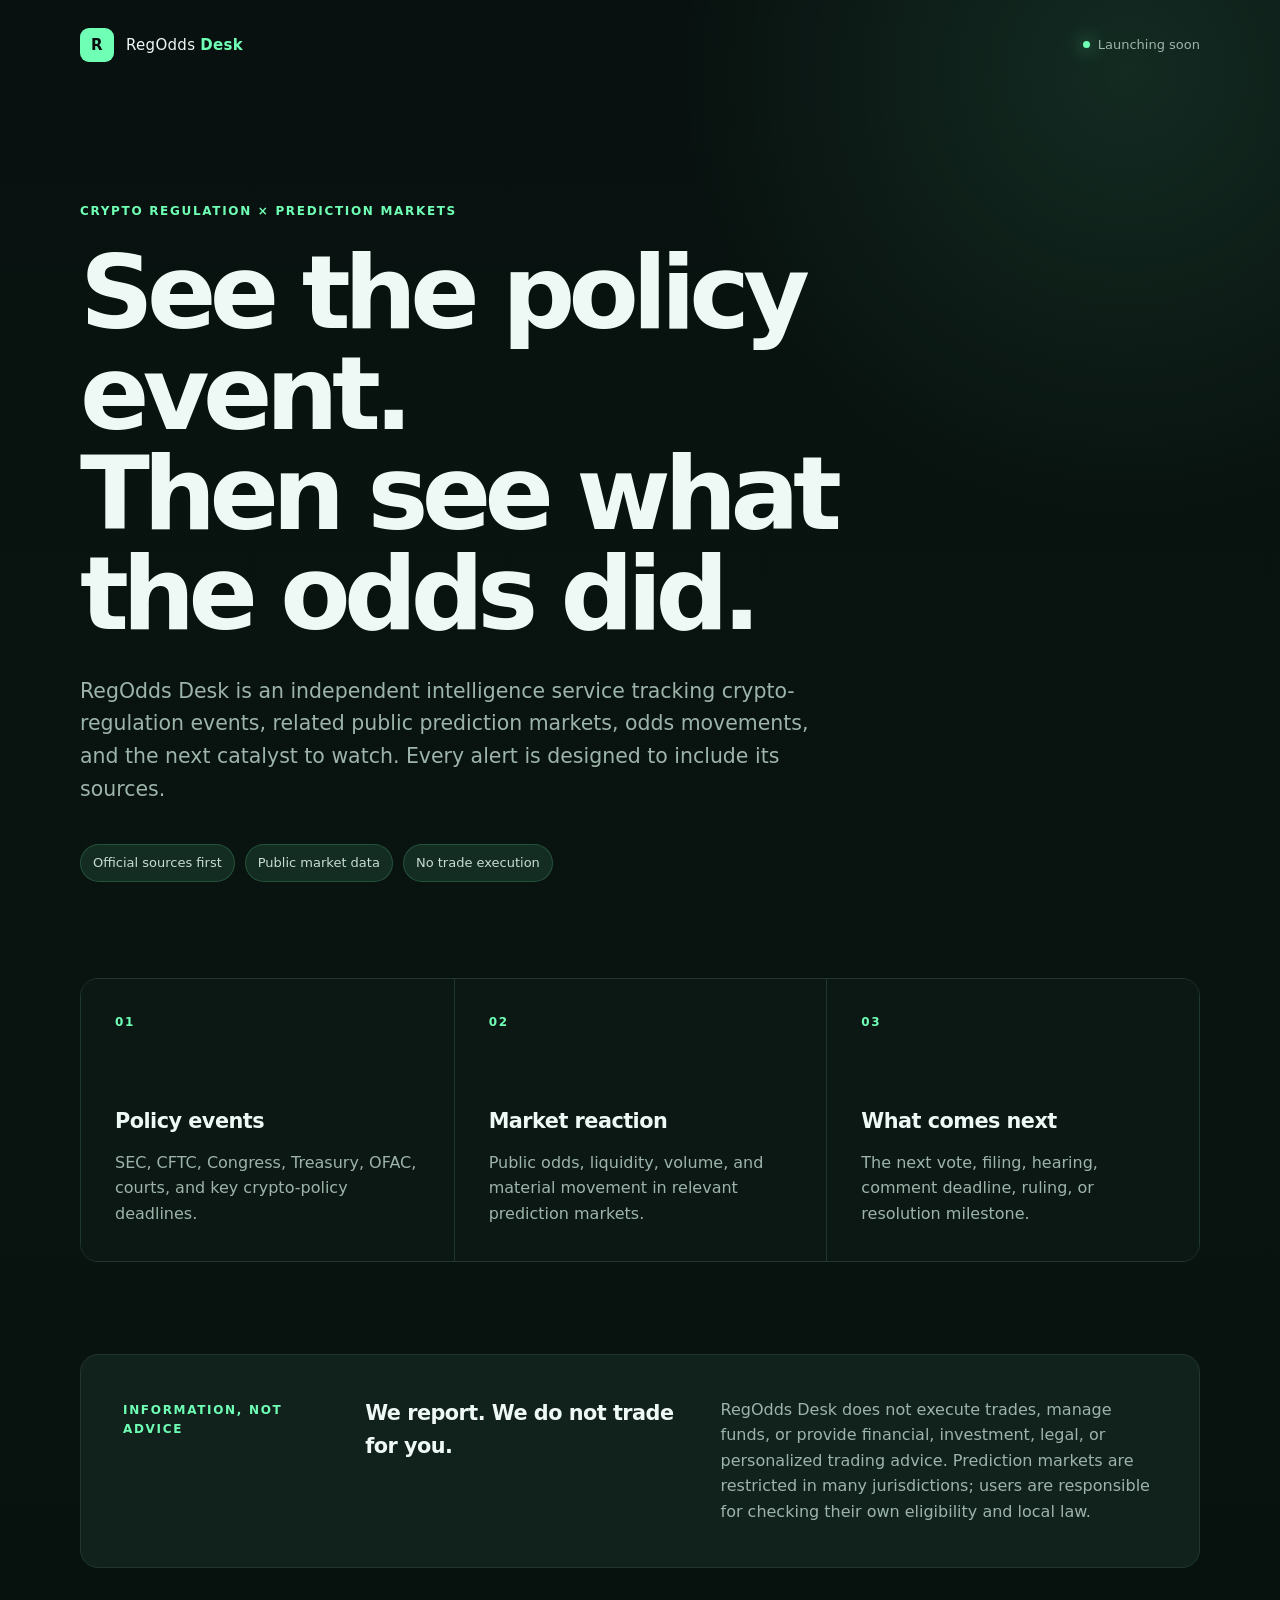
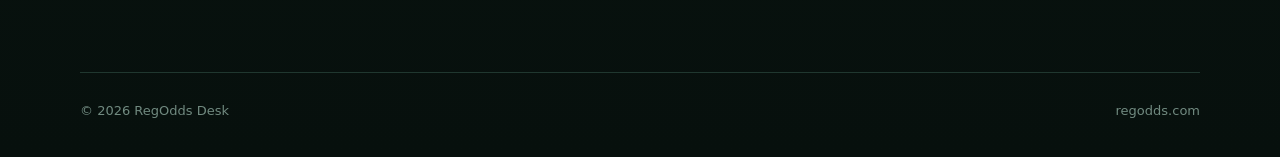
==== index.html @ 960e0b77 "Create RegOdds landing page" ====
<!doctype html>
<html lang="en">
  <head>
    <meta charset="utf-8" />
    <meta name="viewport" content="width=device-width, initial-scale=1" />
    <meta
      name="description"
      content="RegOdds Desk tracks crypto-regulation events and the public prediction markets they may affect."
    />
    <meta name="theme-color" content="#08110f" />
    <title>RegOdds Desk — Crypto-Regulation Intelligence</title>
    <link rel="stylesheet" href="styles.css" />
  </head>
  <body>
    <main>
      <nav aria-label="Primary navigation">
        <a class="brand" href="/" aria-label="RegOdds Desk home">
          <span class="brand-mark" aria-hidden="true">R</span>
          <span>RegOdds <strong>Desk</strong></span>
        </a>
        <span class="status"><span aria-hidden="true"></span> Launching soon</span>
      </nav>

      <section class="hero" aria-labelledby="hero-title">
        <p class="eyebrow">Crypto regulation × prediction markets</p>
        <h1 id="hero-title">See the policy event.<br />Then see what the odds did.</h1>
        <p class="lede">
          RegOdds Desk is an independent intelligence service tracking crypto-regulation
          events, related public prediction markets, odds movements, and the next catalyst
          to watch. Every alert is designed to include its sources.
        </p>
        <div class="principles" aria-label="Product principles">
          <span>Official sources first</span>
          <span>Public market data</span>
          <span>No trade execution</span>
        </div>
      </section>

      <section class="grid" aria-label="What RegOdds monitors">
        <article>
          <p class="number">01</p>
          <h2>Policy events</h2>
          <p>SEC, CFTC, Congress, Treasury, OFAC, courts, and key crypto-policy deadlines.</p>
        </article>
        <article>
          <p class="number">02</p>
          <h2>Market reaction</h2>
          <p>Public odds, liquidity, volume, and material movement in relevant prediction markets.</p>
        </article>
        <article>
          <p class="number">03</p>
          <h2>What comes next</h2>
          <p>The next vote, filing, hearing, comment deadline, ruling, or resolution milestone.</p>
        </article>
      </section>

      <section class="notice" aria-labelledby="notice-title">
        <p class="eyebrow">Information, not advice</p>
        <h2 id="notice-title">We report. We do not trade for you.</h2>
        <p>
          RegOdds Desk does not execute trades, manage funds, or provide financial,
          investment, legal, or personalized trading advice. Prediction markets are
          restricted in many jurisdictions; users are responsible for checking their own
          eligibility and local law.
        </p>
      </section>
    </main>

    <footer>
      <span>© 2026 RegOdds Desk</span>
      <span>regodds.com</span>
    </footer>
  </body>
</html>
---- styles.css ----
:root {
  color-scheme: dark;
  --bg: #08110f;
  --panel: #0d1916;
  --panel-2: #11221d;
  --text: #eef8f4;
  --muted: #9db4aa;
  --line: #20372f;
  --accent: #6fffb5;
  --accent-soft: rgba(111, 255, 181, 0.11);
}

* {
  box-sizing: border-box;
}

html {
  background: var(--bg);
  scroll-behavior: smooth;
}

body {
  margin: 0;
  min-width: 320px;
  color: var(--text);
  background:
    radial-gradient(circle at 88% 4%, rgba(111, 255, 181, 0.11), transparent 28rem),
    linear-gradient(180deg, #08110f 0%, #091410 62%, #07100d 100%);
  font-family:
    Inter, ui-sans-serif, system-ui, -apple-system, BlinkMacSystemFont, "Segoe UI", sans-serif;
  line-height: 1.6;
}

main,
footer {
  width: min(1120px, calc(100% - 40px));
  margin-inline: auto;
}

nav {
  display: flex;
  align-items: center;
  justify-content: space-between;
  padding: 28px 0;
}

.brand {
  display: inline-flex;
  align-items: center;
  gap: 12px;
  color: var(--text);
  font-size: 15px;
  letter-spacing: 0.02em;
  text-decoration: none;
}

.brand strong {
  color: var(--accent);
  font-weight: 650;
}

.brand-mark {
  display: grid;
  width: 34px;
  height: 34px;
  place-items: center;
  color: var(--bg);
  background: var(--accent);
  border-radius: 9px;
  font-weight: 800;
}

.status {
  display: inline-flex;
  align-items: center;
  gap: 8px;
  color: var(--muted);
  font-size: 13px;
}

.status span {
  width: 7px;
  height: 7px;
  background: var(--accent);
  border-radius: 50%;
  box-shadow: 0 0 18px var(--accent);
}

.hero {
  max-width: 930px;
  padding: 112px 0 96px;
}

.eyebrow,
.number {
  margin: 0 0 22px;
  color: var(--accent);
  font-size: 12px;
  font-weight: 700;
  letter-spacing: 0.14em;
  text-transform: uppercase;
}

h1,
h2,
p {
  margin-top: 0;
}

h1 {
  max-width: 920px;
  margin-bottom: 30px;
  font-size: clamp(3rem, 8vw, 6.8rem);
  font-weight: 650;
  letter-spacing: -0.065em;
  line-height: 0.98;
}

.lede {
  max-width: 760px;
  margin-bottom: 38px;
  color: var(--muted);
  font-size: clamp(1.05rem, 2vw, 1.28rem);
}

.principles {
  display: flex;
  flex-wrap: wrap;
  gap: 10px;
}

.principles span {
  padding: 8px 12px;
  color: #c7ddd4;
  background: var(--accent-soft);
  border: 1px solid rgba(111, 255, 181, 0.18);
  border-radius: 999px;
  font-size: 13px;
}

.grid {
  display: grid;
  grid-template-columns: repeat(3, 1fr);
  border: 1px solid var(--line);
  border-radius: 18px;
  overflow: hidden;
}

.grid article {
  min-height: 280px;
  padding: 34px;
  background: rgba(13, 25, 22, 0.86);
}

.grid article + article {
  border-left: 1px solid var(--line);
}

.number {
  margin-bottom: 72px;
}

.grid h2,
.notice h2 {
  margin-bottom: 12px;
  font-size: 1.3rem;
  letter-spacing: -0.025em;
}

.grid p:last-child,
.notice p:last-child {
  margin-bottom: 0;
  color: var(--muted);
}

.notice {
  display: grid;
  grid-template-columns: 0.65fr 1fr 1.35fr;
  gap: 32px;
  align-items: start;
  margin: 92px 0 104px;
  padding: 42px;
  background: var(--panel-2);
  border: 1px solid var(--line);
  border-radius: 18px;
}

.notice .eyebrow {
  margin-top: 4px;
  margin-bottom: 0;
}

footer {
  display: flex;
  justify-content: space-between;
  padding: 28px 0 36px;
  color: #718a80;
  border-top: 1px solid var(--line);
  font-size: 13px;
}

@media (max-width: 820px) {
  .hero {
    padding: 78px 0 70px;
  }

  .grid,
  .notice {
    grid-template-columns: 1fr;
  }

  .grid article {
    min-height: auto;
  }

  .grid article + article {
    border-top: 1px solid var(--line);
    border-left: 0;
  }

  .number {
    margin-bottom: 34px;
  }

  .notice {
    margin: 64px 0 72px;
  }
}

@media (max-width: 520px) {
  main,
  footer {
    width: min(100% - 24px, 1120px);
  }

  nav {
    padding: 18px 0;
  }

  .status {
    font-size: 0;
  }

  .hero {
    padding-top: 58px;
  }

  h1 {
    font-size: clamp(2.75rem, 15vw, 4.1rem);
  }

  .grid article,
  .notice {
    padding: 26px;
  }
}
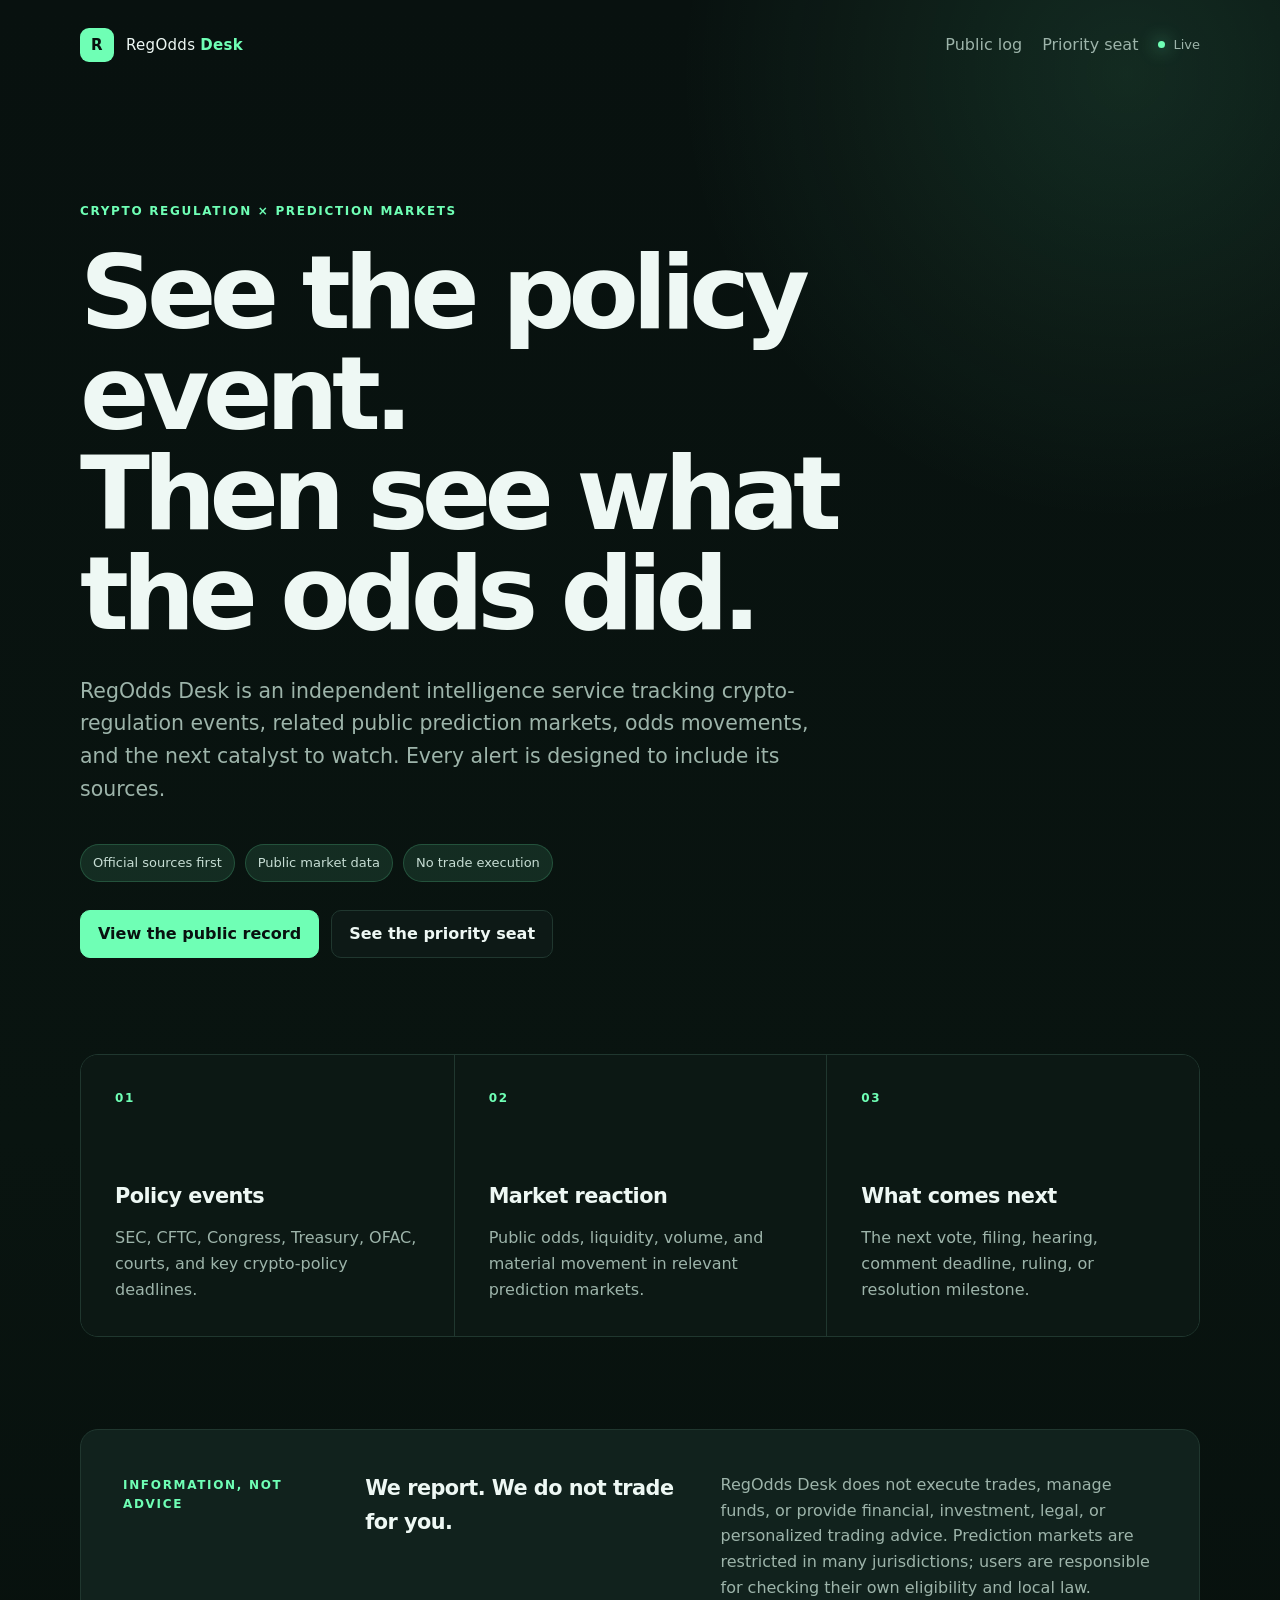
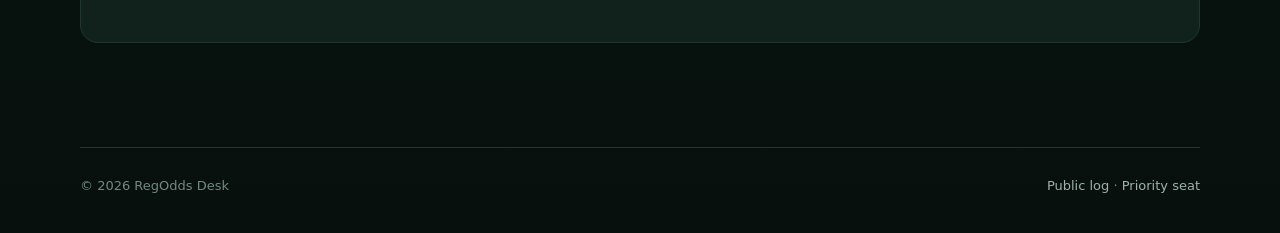
==== commit b19358e7: "feat: publish priority seat and public alert log" ====
--- a/index.html
+++ b/index.html
@@ -8,6 +8,7 @@
       content="RegOdds Desk tracks crypto-regulation events and the public prediction markets they may affect."
     />
     <meta name="theme-color" content="#08110f" />
+    <link rel="canonical" href="https://regodds.com/" />
     <title>RegOdds Desk — Crypto-Regulation Intelligence</title>
     <link rel="stylesheet" href="styles.css" />
   </head>
@@ -18,7 +19,11 @@
           <span class="brand-mark" aria-hidden="true">R</span>
           <span>RegOdds <strong>Desk</strong></span>
         </a>
-        <span class="status"><span aria-hidden="true"></span> Launching soon</span>
+        <div class="nav-links">
+          <a href="/log/">Public log</a>
+          <a href="/seat/">Priority seat</a>
+          <span class="status"><span aria-hidden="true"></span> Live</span>
+        </div>
       </nav>
 
       <section class="hero" aria-labelledby="hero-title">
@@ -33,6 +38,10 @@
           <span>Official sources first</span>
           <span>Public market data</span>
           <span>No trade execution</span>
+        </div>
+        <div class="hero-actions">
+          <a class="button primary" href="/log/">View the public record</a>
+          <a class="button secondary" href="/seat/">See the priority seat</a>
         </div>
       </section>
 
@@ -68,7 +77,7 @@
 
     <footer>
       <span>© 2026 RegOdds Desk</span>
-      <span>regodds.com</span>
+      <span><a href="/log/">Public log</a> · <a href="/seat/">Priority seat</a></span>
     </footer>
   </body>
 </html>
--- a/styles.css
+++ b/styles.css
@@ -86,6 +86,25 @@
   box-shadow: 0 0 18px var(--accent);
 }
 
+.nav-links {
+  display: flex;
+  align-items: center;
+  gap: 20px;
+}
+
+.nav-links > a,
+footer a {
+  color: var(--muted);
+  text-decoration: none;
+}
+
+.nav-links > a:hover,
+.nav-links > a:focus-visible,
+footer a:hover,
+footer a:focus-visible {
+  color: var(--accent);
+}
+
 .hero {
   max-width: 930px;
   padding: 112px 0 96px;
@@ -136,6 +155,41 @@
   border: 1px solid rgba(111, 255, 181, 0.18);
   border-radius: 999px;
   font-size: 13px;
+}
+
+.hero-actions {
+  display: flex;
+  flex-wrap: wrap;
+  gap: 12px;
+  margin-top: 28px;
+}
+
+.button {
+  display: inline-flex;
+  min-height: 46px;
+  align-items: center;
+  justify-content: center;
+  padding: 10px 17px;
+  border: 1px solid var(--line);
+  border-radius: 10px;
+  font-weight: 700;
+  text-decoration: none;
+}
+
+.button.primary {
+  color: var(--bg);
+  background: var(--accent);
+  border-color: var(--accent);
+}
+
+.button.secondary {
+  color: var(--text);
+  background: var(--panel);
+}
+
+.button:hover,
+.button:focus-visible {
+  transform: translateY(-1px);
 }
 
 .grid {
@@ -237,8 +291,13 @@
     padding: 18px 0;
   }
 
-  .status {
-    font-size: 0;
+  .nav-links {
+    gap: 12px;
+    font-size: 13px;
+  }
+
+  .nav-links .status {
+    display: none;
   }
 
   .hero {
